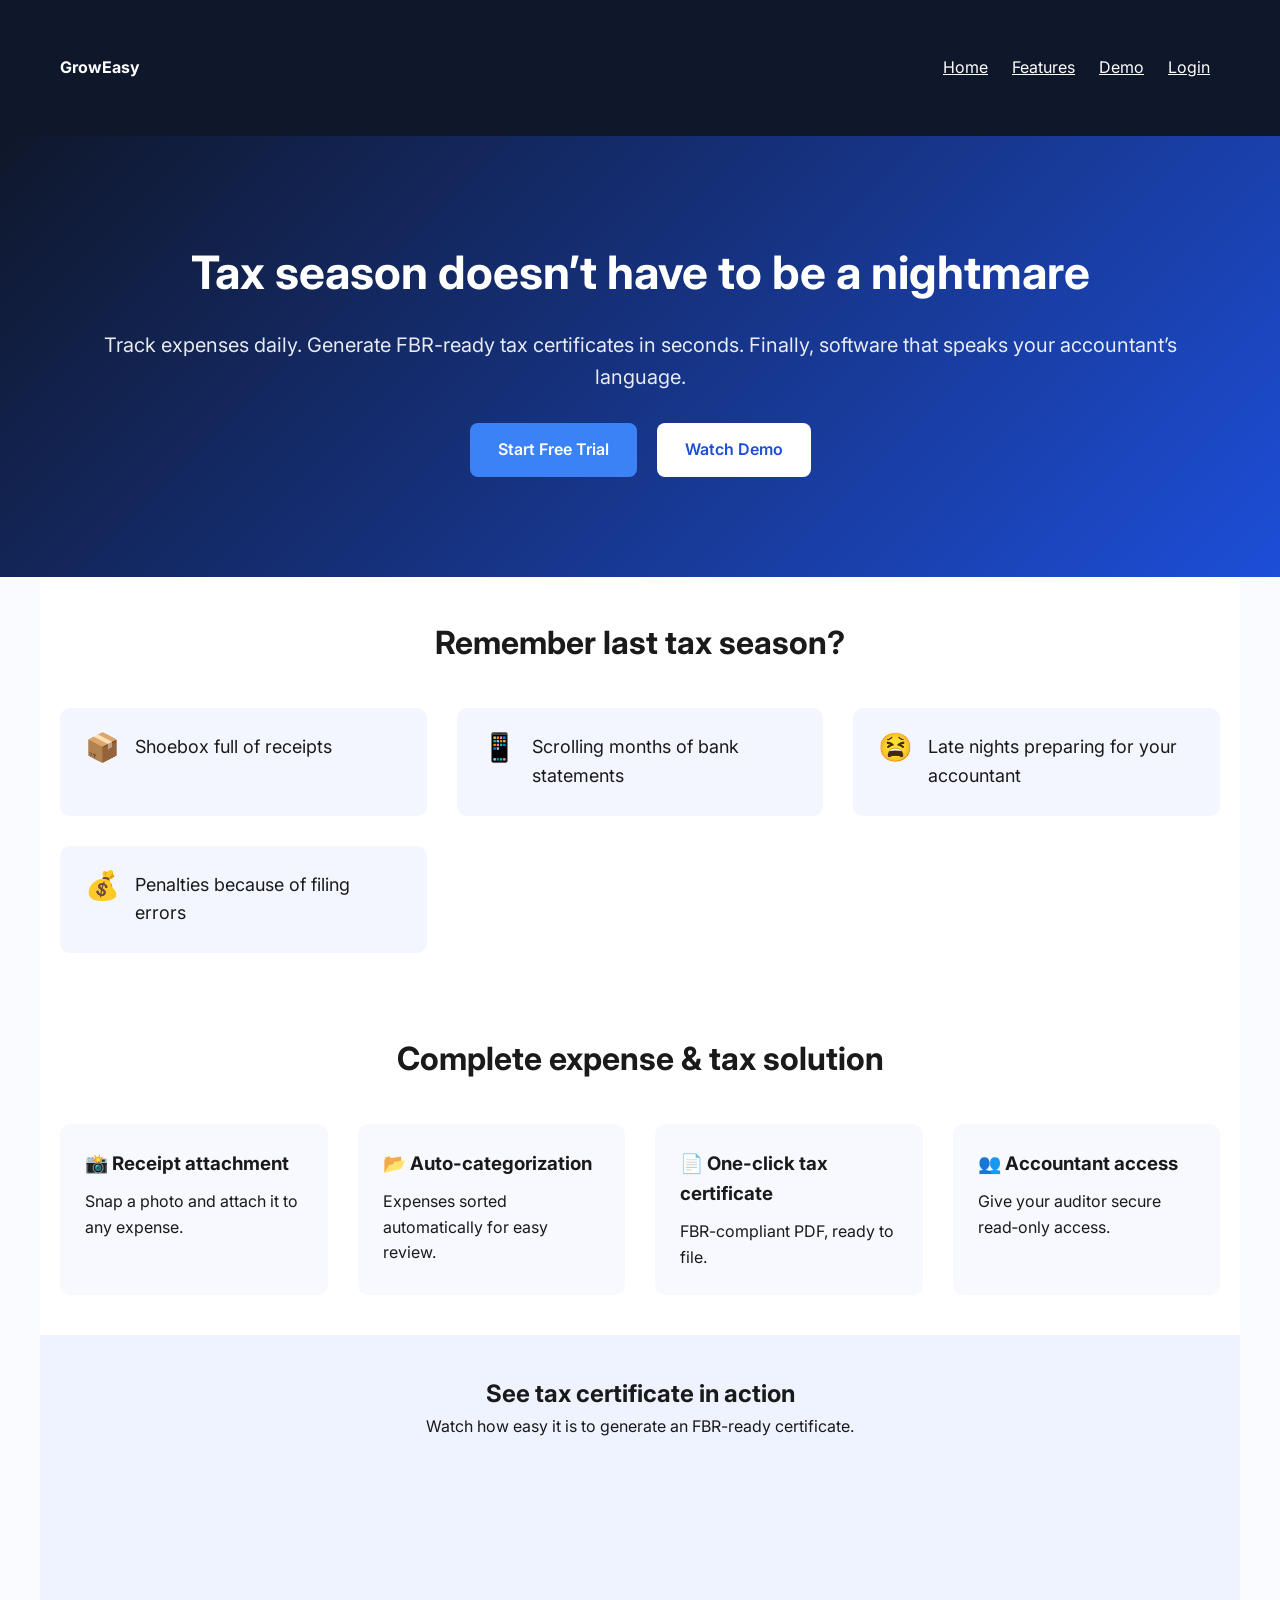
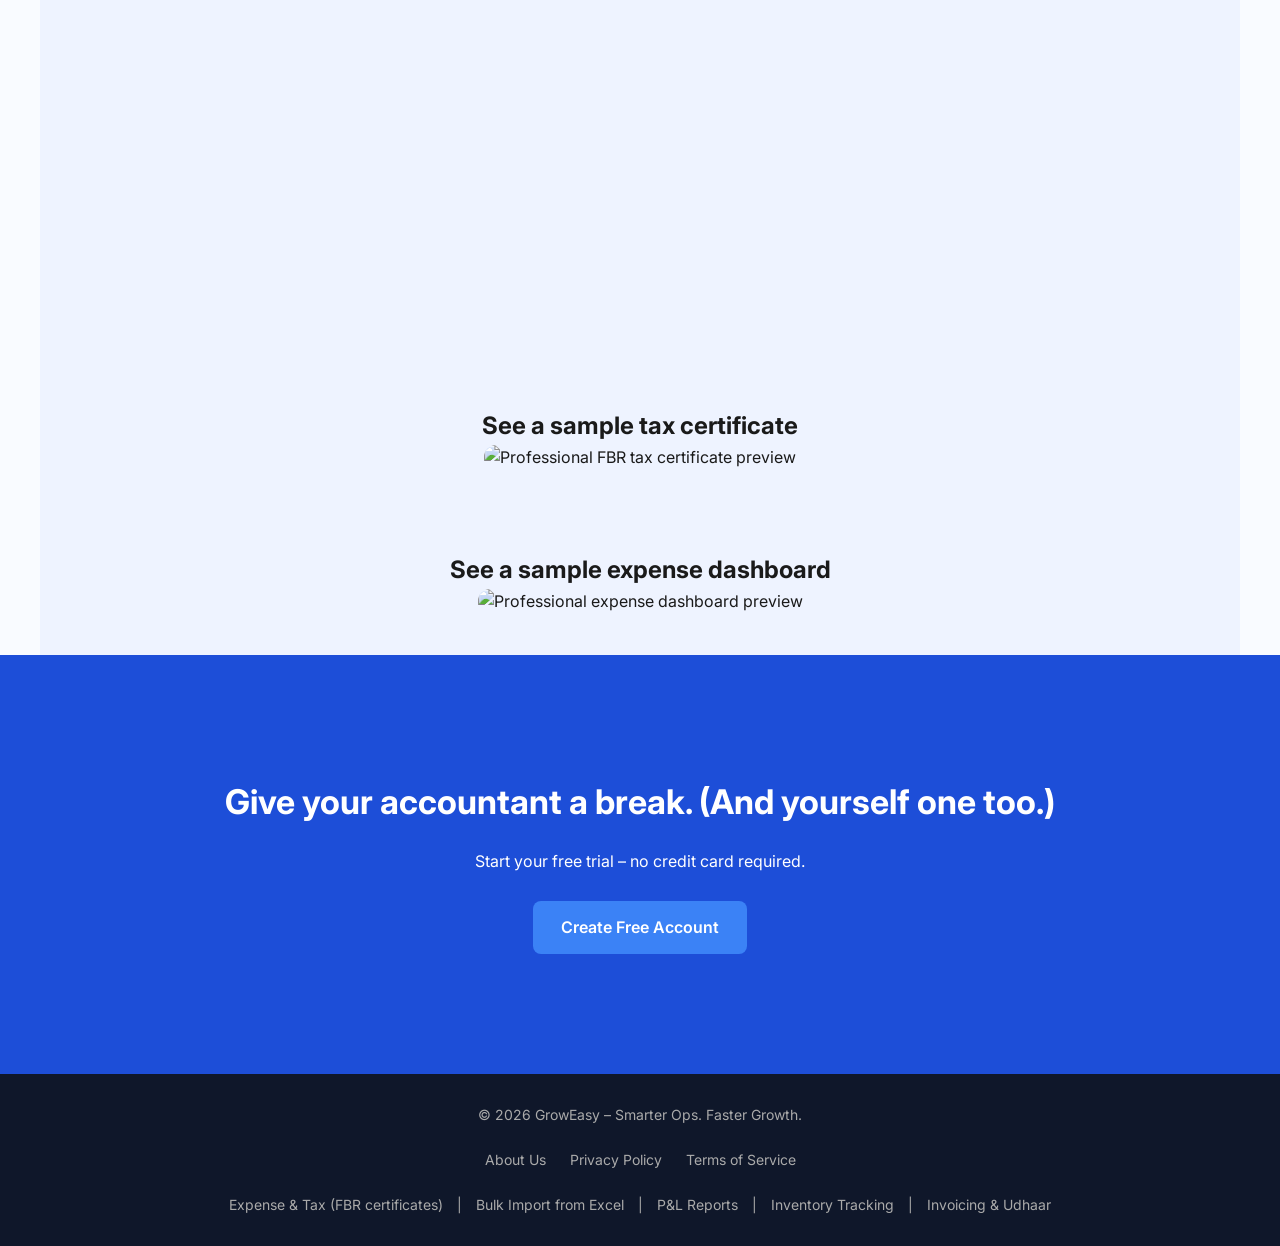
==== expense-tracking-tax-returns-pakistan.html @ 1537fa95 "GrowEasy Landing page" ====
<!DOCTYPE html>
<html lang="en">
<head>
  <meta charset="UTF-8">
  <meta name="viewport" content="width=device-width, initial-scale=1.0">
  <title>Expense Tracking & Tax Returns Pakistan | FBR-Ready Certificates | GrowEasy</title>
  <meta name="description" content="Track expenses automatically and generate FBR-ready tax certificates. Built for Pakistani businesses and their accountants.">
  <link rel="stylesheet" href="groweasy-site.css">   <!-- link to CSS -->
  <link href="https://fonts.googleapis.com/css2?family=Inter:wght@300;400;600;700&display=swap" rel="stylesheet">
</head>
<body>

<!-- HEADER -->
<header style="background:#0f172a; padding:15px 0;">
  <div class="container" style="display:flex; justify-content:space-between; align-items:center;">
    <div class="logo" style="color:white; font-weight:700;">GrowEasy</div>
    <nav>
      <a href="index.html" style="color:white; margin:0 10px;">Home</a>
      <a href="index.html#features" style="color:white; margin:0 10px;">Features</a>
      <a href="index.html#demo" style="color:white; margin:0 10px;">Demo</a>
      <a href="https://groweasy.up.railway.app/login" style="color:white; margin:0 10px;">Login</a>
    </nav>
  </div>
</header>

<!-- HERO SECTION -->
<section class="hero" style="padding:60px 20px;">
  <div class="container">
    <h1>Tax season doesn’t have to be a nightmare</h1>
    <p>Track expenses daily. Generate FBR-ready tax certificates in seconds. Finally, software that speaks your accountant’s language.</p>
    <div class="cta-buttons">
      <a href="https://groweasy.up.railway.app/register" class="btn primary">Start Free Trial</a>
      <!-- The "Watch Demo" button can either link to a demo section on this page or to the main demo on index.html -->
      <a href="index.html#demo" class="btn secondary">Watch Demo</a>
    </div>
  </div>
</section>

<!-- PAIN SECTION -->
<section class="pain container">
  <h2>Remember last tax season?</h2>
  <div class="pain-grid">
    <div class="pain-item"><span>📦</span> Shoebox full of receipts</div>
    <div class="pain-item"><span>📱</span> Scrolling months of bank statements</div>
    <div class="pain-item"><span>😫</span> Late nights preparing for your accountant</div>
    <div class="pain-item"><span>💰</span> Penalties because of filing errors</div>
  </div>
</section>

<!-- FEATURES SECTION -->
<section class="features container">
  <h2>Complete expense & tax solution</h2>
  <div class="feature-grid">
    <div class="feature">
      <h3>📸 Receipt attachment</h3>
      <p>Snap a photo and attach it to any expense.</p>
    </div>
    <div class="feature">
      <h3>📂 Auto-categorization</h3>
      <p>Expenses sorted automatically for easy review.</p>
    </div>
    <div class="feature">
      <h3>📄 One-click tax certificate</h3>
      <p>FBR-compliant PDF, ready to file.</p>
    </div>
    <div class="feature">
      <h3>👥 Accountant access</h3>
      <p>Give your auditor secure read‑only access.</p>
    </div>
  </div>
</section>

<!-- DEMO SECTION (if you have a video) -->
<section id="demo" class="demo container">
  <h2>See tax certificate in action</h2>
  <p>Watch how easy it is to generate an FBR-ready certificate.</p>
  <!-- Embed YouTube video -->
  <iframe width="100%" height="450" src="https://www.youtube.com/embed/YOUR_VIDEO_ID" title="GrowEasy Tax Certificate Demo" frameborder="0" allowfullscreen></iframe>

</section>
<section class="demo container">
  <h2>See a sample tax certificate</h2>
  <img src="images/tax-certificate-sample.png" alt="Professional FBR tax certificate preview" style="max-width:100%; border-radius:12px;">
</section>

</section>
<section class="demo container">
  <h2>See a sample expense dashboard</h2>
  <img src="images/expense_dashboard.JPG" alt="Professional expense dashboard preview" style="max-width:100%; border-radius:12px;">
</section>

<!-- FINAL CTA -->
<section class="final">
  <div class="container">
    <h2>Give your accountant a break. (And yourself one too.)</h2>
    <p>Start your free trial – no credit card required.</p>
    <br>
    <a href="https://groweasy.up.railway.app/register" class="btn primary">Create Free Account</a>
  </div>
</section>

<!-- FOOTER with links to new SEO pages -->
<footer>
  <p>© 2026 GrowEasy – Smarter Ops. Faster Growth.</p>
  <br>
  <a href="https://groweasy.up.railway.app/about">About Us</a>
  <a href="https://groweasy.up.railway.app/privacy">Privacy Policy</a>
  <a href="https://groweasy.up.railway.app/terms">Terms of Service</a>
  <br><br>
  <a href="expense-tracking-tax-returns-pakistan.html">Expense & Tax (FBR certificates)</a> |
  <a href="migrate-from-excel-to-inventory-software.html">Bulk Import from Excel</a> |
  <a href="profit-loss-reports-for-startups.html">P&L Reports</a> |
  <a href="how-to-track-inventory-in-pakistan.html">Inventory Tracking</a> |
  <a href="invoicing-software-for-small-business.html">Invoicing & Udhaar</a>
</footer>

</body>
</html>
---- groweasy-site.css ----
* { margin:0; padding:0; box-sizing:border-box; font-family:'Inter', sans-serif; }
body { background:#f9fbff; color:#1a1a1a; line-height:1.6; }
.container { max-width:1200px; margin:auto; padding:40px 20px; }

/* HERO */
.hero {
  background:linear-gradient(135deg,#0f172a,#1d4ed8);
  color:white; text-align:center; padding:90px 20px;
}
.hero h1 { font-size:46px; font-weight:700; margin-bottom:20px; }
.hero p { font-size:20px; opacity:.9; margin-bottom:30px; }
.cta-buttons { display:flex; justify-content:center; gap:20px; flex-wrap:wrap; }
.btn {
  padding:14px 28px; border-radius:8px; text-decoration:none; font-weight:600;
  display:inline-block; transition:0.2s;
}
.btn.primary { background:#3b82f6; color:white; }
.btn.primary:hover { background:#2563eb; transform:translateY(-2px); }
.btn.secondary { background:white; color:#1d4ed8; }
.btn.secondary:hover { background:#f0f4ff; transform:translateY(-2px); }
.dashboard { margin-top:60px; text-align:center; }
.dashboard img { width:100%; max-width:900px; border-radius:12px; box-shadow:0 20px 40px rgba(0,0,0,.2); }

/* PAIN SECTION */
.pain { background:white; text-align:center; }
.pain h2 { font-size:32px; margin-bottom:30px; }
.pain-grid {
  display:grid; grid-template-columns:repeat(auto-fit,minmax(280px,1fr));
  gap:30px; margin-top:40px;
}
.pain-item {
  background:#f3f6ff; padding:25px; border-radius:10px;
  font-size:18px; text-align:left; display:flex; align-items:flex-start; gap:15px;
}
.pain-item span { font-size:28px; line-height:1; }
.pain-item strong { display:block; font-size:18px; margin-bottom:5px; color:#0f172a; }
.pain-item p { color:#334155; font-size:16px; }

/* SOLUTION */
.solution { background:#eef3ff; text-align:center; }
.solution h2 { font-size:32px; margin-bottom:20px; }
.solution img { width:100%; max-width:850px; margin-top:40px; border-radius:12px; box-shadow:0 15px 30px rgba(0,0,0,.1); }

/* HIGHLIGHT BANNER (Tax & Bulk Import) */
.highlight {
  background:#1d4ed8; color:white; padding:60px 20px; text-align:center;
}
.highlight h2 { font-size:32px; margin-bottom:20px; }
.highlight-grid {
  display:grid; grid-template-columns:repeat(auto-fit,minmax(280px,1fr));
  gap:30px; max-width:1000px; margin:40px auto 0;
}
.highlight-item { background:rgba(255,255,255,0.1); padding:30px; border-radius:12px; }
.highlight-item h3 { font-size:24px; margin-bottom:10px; }

/* FEATURES */
.features { background:white; }
.features h2 { text-align:center; margin-bottom:40px; font-size:32px; }
.feature-grid {
  display:grid; grid-template-columns:repeat(auto-fit,minmax(250px,1fr));
  gap:30px;
}
.feature { background:#f7f9ff; padding:25px; border-radius:10px; }
.feature h3 { margin-bottom:10px; }

/* DEMO */
.demo { background:#eef3ff; text-align:center; }
.demo iframe {
  width:100%; max-width:800px; height:450px;
  border:none; border-radius:10px; margin-top:30px;
}

/* PRICING (interactive) */
.pricing { background:white; text-align:center; }
.pricing h2 { font-size:32px; margin-bottom:20px; }
.price-grid {
  display:grid; grid-template-columns:repeat(auto-fit,minmax(250px,1fr));
  gap:30px; margin-top:40px;
}
.plan {
  background:white; border:1px solid #ddd; padding:30px; border-radius:12px;
  text-decoration:none; color:inherit; display:block;
  transition:transform 0.2s, box-shadow 0.2s, border-color 0.2s;
}
.plan:hover {
  transform:translateY(-5px); box-shadow:0 10px 25px rgba(0,0,0,0.1);
  border-color:#3b82f6;
}
.plan.popular {
  border:2px solid #3b82f6; transform:scale(1.02);
  position:relative; overflow:hidden;
}
.plan.popular::before {
  content:"⭐ Most Popular"; position:absolute; top:10px; right:-30px;
  background:#3b82f6; color:white; padding:5px 30px; font-size:12px;
  transform:rotate(45deg);
}
.price { font-size:32px; margin:20px 0; }
.plan .btn-small {
  display:inline-block; margin-top:20px; padding:10px 20px;
  background:#3b82f6; color:white; border-radius:6px; text-decoration:none;
  font-weight:600; transition:0.2s;
}
.plan:hover .btn-small { background:#2563eb; }

/* TESTIMONIAL */
.testimonial {
  background:#eef3ff; padding:60px 20px; text-align:center;
}
.testimonial img {
  width:80px; height:80px; border-radius:50%; object-fit:cover;
  margin-bottom:20px;
}
.testimonial p { max-width:700px; margin:auto; font-style:italic; }
.testimonial h4 { margin-top:20px; color:#1d4ed8; }

/* FINAL CTA */
.final {
  background:#1d4ed8; color:white; text-align:center; padding:80px 20px;
}
.final h2 { font-size:34px; margin-bottom:20px; }

/* FOOTER */
footer {
  background:#0f172a; color:#aaa; text-align:center; padding:30px; font-size:14px;
}
footer a { color:#aaa; margin:0 10px; text-decoration:none; }
footer a:hover { color:white; }
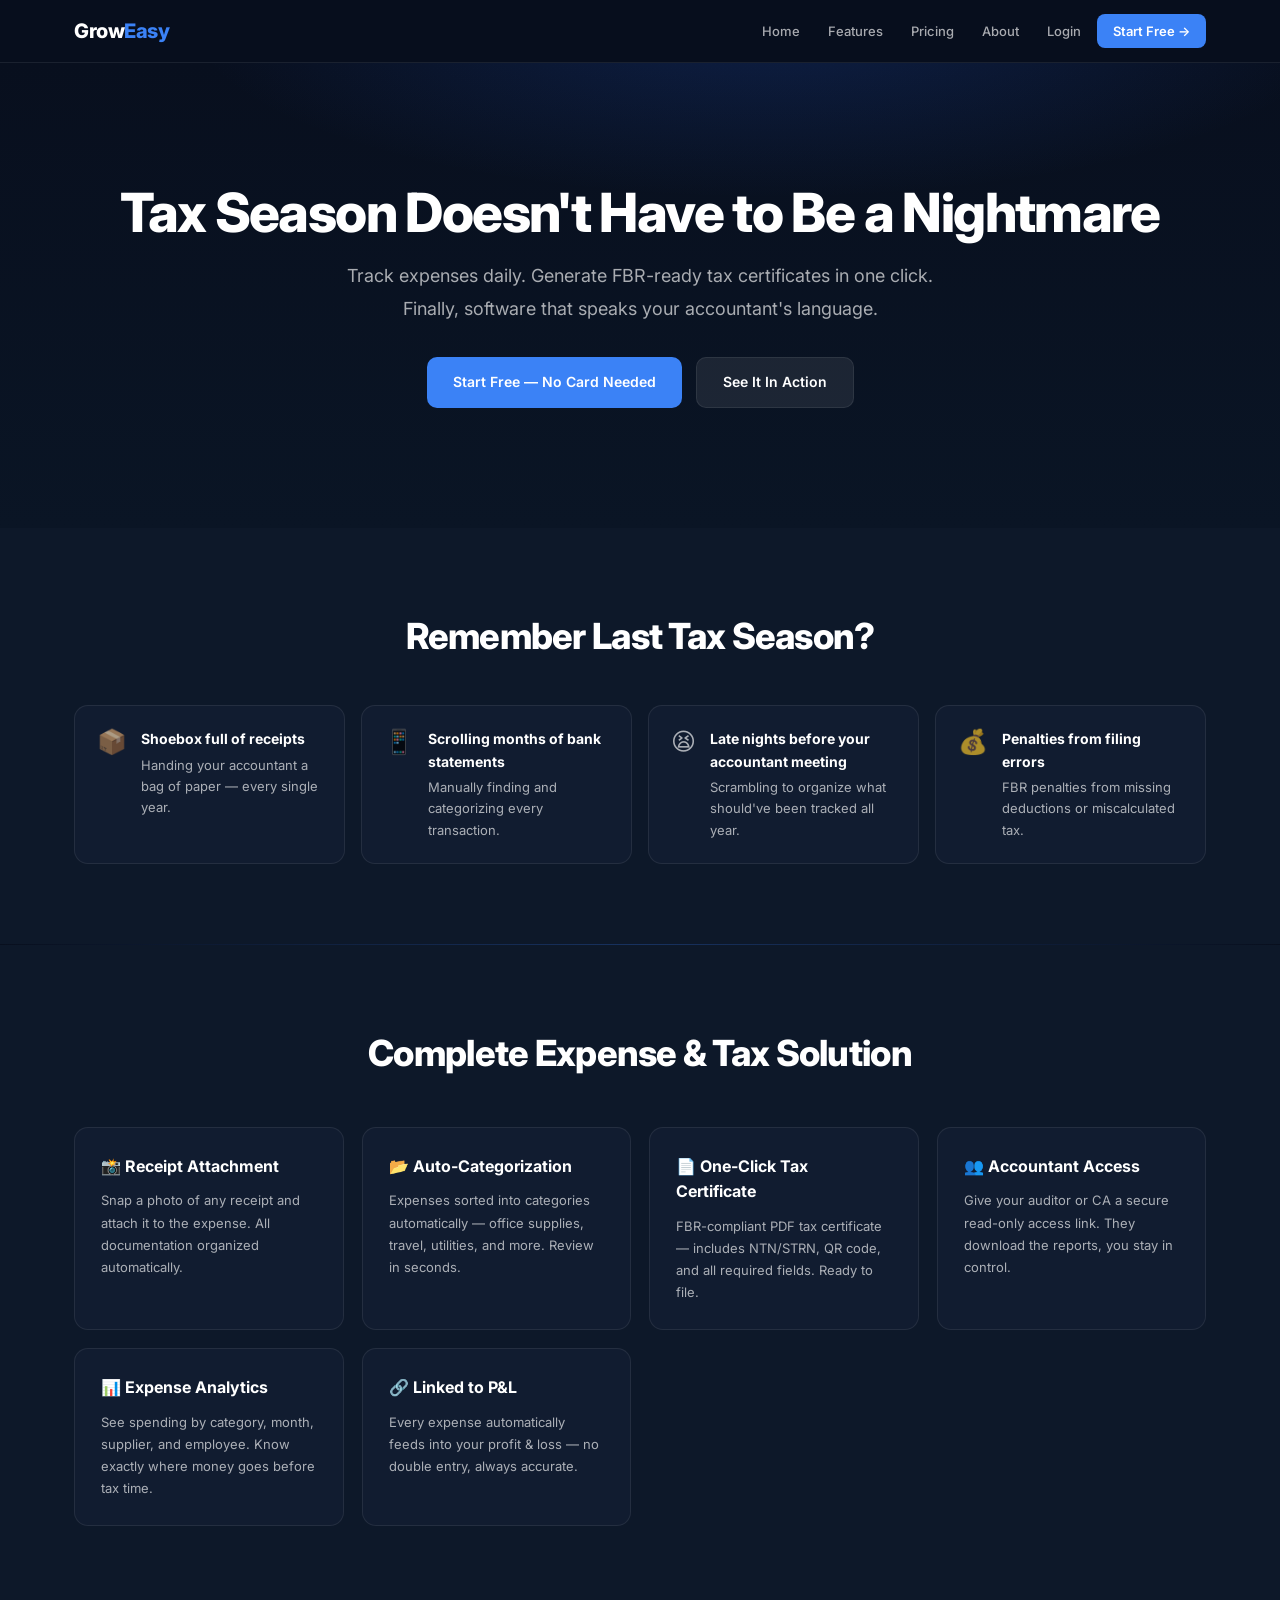
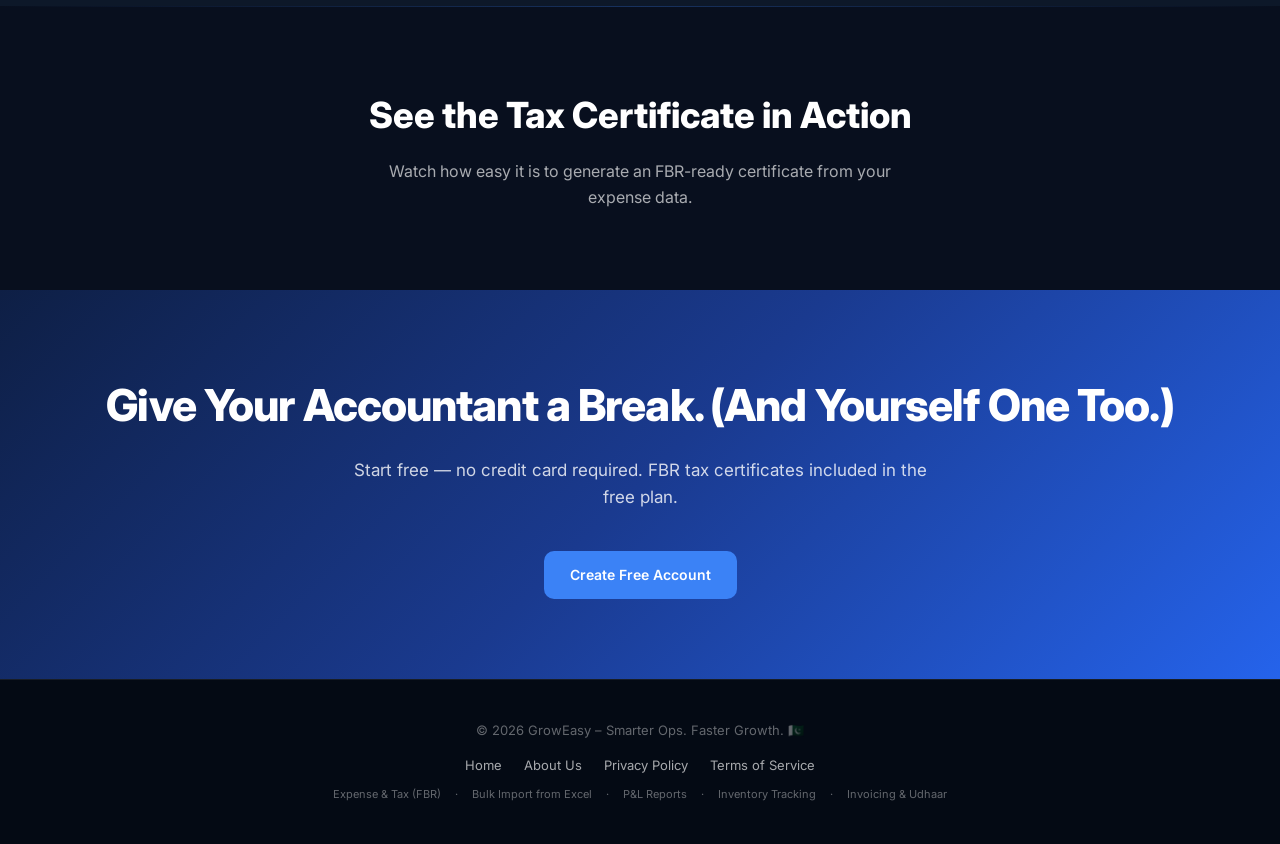
==== commit e7bd5e4e: "Updated Index.html" ====
--- a/expense-tracking-tax-returns-pakistan.html
+++ b/expense-tracking-tax-returns-pakistan.html
@@ -1,118 +1,129 @@
-<!DOCTYPE html>
-<html lang="en">
-<head>
-  <meta charset="UTF-8">
-  <meta name="viewport" content="width=device-width, initial-scale=1.0">
-  <title>Expense Tracking & Tax Returns Pakistan | FBR-Ready Certificates | GrowEasy</title>
-  <meta name="description" content="Track expenses automatically and generate FBR-ready tax certificates. Built for Pakistani businesses and their accountants.">
-  <link rel="stylesheet" href="groweasy-site.css">   <!-- link to CSS -->
-  <link href="https://fonts.googleapis.com/css2?family=Inter:wght@300;400;600;700&display=swap" rel="stylesheet">
-</head>
-<body>
-
-<!-- HEADER -->
-<header style="background:#0f172a; padding:15px 0;">
-  <div class="container" style="display:flex; justify-content:space-between; align-items:center;">
-    <div class="logo" style="color:white; font-weight:700;">GrowEasy</div>
-    <nav>
-      <a href="index.html" style="color:white; margin:0 10px;">Home</a>
-      <a href="index.html#features" style="color:white; margin:0 10px;">Features</a>
-      <a href="index.html#demo" style="color:white; margin:0 10px;">Demo</a>
-      <a href="https://groweasy.up.railway.app/login" style="color:white; margin:0 10px;">Login</a>
-    </nav>
-  </div>
-</header>
-
-<!-- HERO SECTION -->
-<section class="hero" style="padding:60px 20px;">
-  <div class="container">
-    <h1>Tax season doesn’t have to be a nightmare</h1>
-    <p>Track expenses daily. Generate FBR-ready tax certificates in seconds. Finally, software that speaks your accountant’s language.</p>
-    <div class="cta-buttons">
-      <a href="https://groweasy.up.railway.app/register" class="btn primary">Start Free Trial</a>
-      <!-- The "Watch Demo" button can either link to a demo section on this page or to the main demo on index.html -->
-      <a href="index.html#demo" class="btn secondary">Watch Demo</a>
-    </div>
-  </div>
-</section>
-
-<!-- PAIN SECTION -->
-<section class="pain container">
-  <h2>Remember last tax season?</h2>
-  <div class="pain-grid">
-    <div class="pain-item"><span>📦</span> Shoebox full of receipts</div>
-    <div class="pain-item"><span>📱</span> Scrolling months of bank statements</div>
-    <div class="pain-item"><span>😫</span> Late nights preparing for your accountant</div>
-    <div class="pain-item"><span>💰</span> Penalties because of filing errors</div>
-  </div>
-</section>
-
-<!-- FEATURES SECTION -->
-<section class="features container">
-  <h2>Complete expense & tax solution</h2>
-  <div class="feature-grid">
-    <div class="feature">
-      <h3>📸 Receipt attachment</h3>
-      <p>Snap a photo and attach it to any expense.</p>
-    </div>
-    <div class="feature">
-      <h3>📂 Auto-categorization</h3>
-      <p>Expenses sorted automatically for easy review.</p>
-    </div>
-    <div class="feature">
-      <h3>📄 One-click tax certificate</h3>
-      <p>FBR-compliant PDF, ready to file.</p>
-    </div>
-    <div class="feature">
-      <h3>👥 Accountant access</h3>
-      <p>Give your auditor secure read‑only access.</p>
-    </div>
-  </div>
-</section>
-
-<!-- DEMO SECTION (if you have a video) -->
-<section id="demo" class="demo container">
-  <h2>See tax certificate in action</h2>
-  <p>Watch how easy it is to generate an FBR-ready certificate.</p>
-  <!-- Embed YouTube video -->
-  <iframe width="100%" height="450" src="https://www.youtube.com/embed/YOUR_VIDEO_ID" title="GrowEasy Tax Certificate Demo" frameborder="0" allowfullscreen></iframe>
-
-</section>
-<section class="demo container">
-  <h2>See a sample tax certificate</h2>
-  <img src="images/tax-certificate-sample.png" alt="Professional FBR tax certificate preview" style="max-width:100%; border-radius:12px;">
-</section>
-
-</section>
-<section class="demo container">
-  <h2>See a sample expense dashboard</h2>
-  <img src="images/expense_dashboard.JPG" alt="Professional expense dashboard preview" style="max-width:100%; border-radius:12px;">
-</section>
-
-<!-- FINAL CTA -->
-<section class="final">
-  <div class="container">
-    <h2>Give your accountant a break. (And yourself one too.)</h2>
-    <p>Start your free trial – no credit card required.</p>
-    <br>
-    <a href="https://groweasy.up.railway.app/register" class="btn primary">Create Free Account</a>
-  </div>
-</section>
-
-<!-- FOOTER with links to new SEO pages -->
-<footer>
-  <p>© 2026 GrowEasy – Smarter Ops. Faster Growth.</p>
-  <br>
-  <a href="https://groweasy.up.railway.app/about">About Us</a>
-  <a href="https://groweasy.up.railway.app/privacy">Privacy Policy</a>
-  <a href="https://groweasy.up.railway.app/terms">Terms of Service</a>
-  <br><br>
-  <a href="expense-tracking-tax-returns-pakistan.html">Expense & Tax (FBR certificates)</a> |
-  <a href="migrate-from-excel-to-inventory-software.html">Bulk Import from Excel</a> |
-  <a href="profit-loss-reports-for-startups.html">P&L Reports</a> |
-  <a href="how-to-track-inventory-in-pakistan.html">Inventory Tracking</a> |
-  <a href="invoicing-software-for-small-business.html">Invoicing & Udhaar</a>
-</footer>
-
-</body>
-</html>+<!DOCTYPE html>
+<html lang="en">
+<head>
+  <meta charset="UTF-8">
+  <meta name="viewport" content="width=device-width, initial-scale=1.0">
+  <title>Expense Tracking & Tax Returns Pakistan | FBR-Ready Certificates | GrowEasy</title>
+  <meta name="description" content="Track expenses automatically and generate FBR-ready tax certificates in one click. Built for Pakistani businesses and their accountants. Free to start.">
+  <link rel="stylesheet" href="groweasy-site.css">
+</head>
+<body>
+
+<!-- HEADER -->
+<header class="site-header">
+  <div class="container">
+    <a href="index.html" class="logo">Grow<span>Easy</span></a>
+    <nav>
+      <a href="index.html">Home</a>
+      <a href="index.html#features">Features</a>
+      <a href="index.html#pricing">Pricing</a>
+      <a href="about.html">About</a>
+      <a href="https://groweasy.up.railway.app/login">Login</a>
+      <a href="https://groweasy.up.railway.app/register?utm_source=website&utm_medium=nav&utm_campaign=expense_tax" class="btn-nav">Start Free →</a>
+    </nav>
+  </div>
+</header>
+
+<!-- HERO -->
+<section class="hero">
+  <div class="container">
+    <h1>Tax Season Doesn't Have to Be a Nightmare</h1>
+    <p>Track expenses daily. Generate FBR-ready tax certificates in one click. Finally, software that speaks your accountant's language.</p>
+    <div class="cta-buttons">
+      <a href="https://groweasy.up.railway.app/register?utm_source=website&utm_medium=hero&utm_campaign=expense_tax" class="btn primary">Start Free — No Card Needed</a>
+      <a href="#demo" class="btn secondary">See It In Action</a>
+    </div>
+  </div>
+</section>
+
+<!-- PAIN -->
+<section class="pain">
+  <div class="container">
+    <h2>Remember Last Tax Season?</h2>
+    <div class="pain-grid">
+      <div class="pain-item"><span>📦</span><div><strong>Shoebox full of receipts</strong><p>Handing your accountant a bag of paper — every single year.</p></div></div>
+      <div class="pain-item"><span>📱</span><div><strong>Scrolling months of bank statements</strong><p>Manually finding and categorizing every transaction.</p></div></div>
+      <div class="pain-item"><span>😫</span><div><strong>Late nights before your accountant meeting</strong><p>Scrambling to organize what should've been tracked all year.</p></div></div>
+      <div class="pain-item"><span>💰</span><div><strong>Penalties from filing errors</strong><p>FBR penalties from missing deductions or miscalculated tax.</p></div></div>
+    </div>
+  </div>
+</section>
+
+<div class="divider"></div>
+
+<!-- FEATURES -->
+<section class="features">
+  <div class="container">
+    <h2>Complete Expense & Tax Solution</h2>
+    <div class="feature-grid">
+      <div class="feature">
+        <h3>📸 Receipt Attachment</h3>
+        <p>Snap a photo of any receipt and attach it to the expense. All documentation organized automatically.</p>
+      </div>
+      <div class="feature">
+        <h3>📂 Auto-Categorization</h3>
+        <p>Expenses sorted into categories automatically — office supplies, travel, utilities, and more. Review in seconds.</p>
+      </div>
+      <div class="feature">
+        <h3>📄 One-Click Tax Certificate</h3>
+        <p>FBR-compliant PDF tax certificate — includes NTN/STRN, QR code, and all required fields. Ready to file.</p>
+      </div>
+      <div class="feature">
+        <h3>👥 Accountant Access</h3>
+        <p>Give your auditor or CA a secure read-only access link. They download the reports, you stay in control.</p>
+      </div>
+      <div class="feature">
+        <h3>📊 Expense Analytics</h3>
+        <p>See spending by category, month, supplier, and employee. Know exactly where money goes before tax time.</p>
+      </div>
+      <div class="feature">
+        <h3>🔗 Linked to P&L</h3>
+        <p>Every expense automatically feeds into your profit & loss — no double entry, always accurate.</p>
+      </div>
+    </div>
+  </div>
+</section>
+
+<div class="divider"></div>
+
+<!-- DEMO / SCREENSHOT -->
+<section class="demo" id="demo">
+  <div class="container">
+    <h2>See the Tax Certificate in Action</h2>
+    <p>Watch how easy it is to generate an FBR-ready certificate from your expense data.</p>
+    <!-- Replace YOUR_VIDEO_ID with real YouTube ID -->
+    <!-- <iframe src="https://www.youtube.com/embed/YOUR_VIDEO_ID" title="GrowEasy Tax Certificate Demo" allowfullscreen></iframe> -->
+    <img src="images/tax-certificate-sample.png" alt="Professional FBR tax certificate generated by GrowEasy" onerror="this.style.display='none'">
+    <img src="images/expense_dashboard.JPG" alt="GrowEasy expense dashboard for Pakistani businesses" style="margin-top:24px;" onerror="this.style.display='none'">
+  </div>
+</section>
+
+<!-- FINAL CTA -->
+<section class="final">
+  <div class="container">
+    <h2>Give Your Accountant a Break. (And Yourself One Too.)</h2>
+    <p>Start free — no credit card required. FBR tax certificates included in the free plan.</p>
+    <a href="https://groweasy.up.railway.app/register?utm_source=website&utm_medium=cta&utm_campaign=expense_tax" class="btn primary">Create Free Account</a>
+  </div>
+</section>
+
+<!-- FOOTER -->
+<footer>
+  <p>© 2026 GrowEasy – Smarter Ops. Faster Growth. 🇵🇰</p>
+  <div class="footer-nav">
+    <a href="index.html">Home</a>
+    <a href="about.html">About Us</a>
+    <a href="https://groweasy.up.railway.app/privacy">Privacy Policy</a>
+    <a href="https://groweasy.up.railway.app/terms">Terms of Service</a>
+  </div>
+  <div class="seo-links">
+    <a href="expense-tracking-tax-returns-pakistan.html">Expense & Tax (FBR)</a> ·
+    <a href="migrate-from-excel-to-inventory-software.html">Bulk Import from Excel</a> ·
+    <a href="profit-loss-reports-for-startups.html">P&L Reports</a> ·
+    <a href="how-to-track-inventory-in-pakistan.html">Inventory Tracking</a> ·
+    <a href="invoicing-software-for-small-business.html">Invoicing & Udhaar</a>
+  </div>
+</footer>
+
+</body>
+</html>
--- a/groweasy-site.css
+++ b/groweasy-site.css
@@ -1,128 +1,241 @@
-* { margin:0; padding:0; box-sizing:border-box; font-family:'Inter', sans-serif; }
-body { background:#f9fbff; color:#1a1a1a; line-height:1.6; }
-.container { max-width:1200px; margin:auto; padding:40px 20px; }
-
-/* HERO */
-.hero {
-  background:linear-gradient(135deg,#0f172a,#1d4ed8);
-  color:white; text-align:center; padding:90px 20px;
-}
-.hero h1 { font-size:46px; font-weight:700; margin-bottom:20px; }
-.hero p { font-size:20px; opacity:.9; margin-bottom:30px; }
-.cta-buttons { display:flex; justify-content:center; gap:20px; flex-wrap:wrap; }
-.btn {
-  padding:14px 28px; border-radius:8px; text-decoration:none; font-weight:600;
-  display:inline-block; transition:0.2s;
-}
-.btn.primary { background:#3b82f6; color:white; }
-.btn.primary:hover { background:#2563eb; transform:translateY(-2px); }
-.btn.secondary { background:white; color:#1d4ed8; }
-.btn.secondary:hover { background:#f0f4ff; transform:translateY(-2px); }
-.dashboard { margin-top:60px; text-align:center; }
-.dashboard img { width:100%; max-width:900px; border-radius:12px; box-shadow:0 20px 40px rgba(0,0,0,.2); }
-
-/* PAIN SECTION */
-.pain { background:white; text-align:center; }
-.pain h2 { font-size:32px; margin-bottom:30px; }
-.pain-grid {
-  display:grid; grid-template-columns:repeat(auto-fit,minmax(280px,1fr));
-  gap:30px; margin-top:40px;
-}
-.pain-item {
-  background:#f3f6ff; padding:25px; border-radius:10px;
-  font-size:18px; text-align:left; display:flex; align-items:flex-start; gap:15px;
-}
-.pain-item span { font-size:28px; line-height:1; }
-.pain-item strong { display:block; font-size:18px; margin-bottom:5px; color:#0f172a; }
-.pain-item p { color:#334155; font-size:16px; }
-
-/* SOLUTION */
-.solution { background:#eef3ff; text-align:center; }
-.solution h2 { font-size:32px; margin-bottom:20px; }
-.solution img { width:100%; max-width:850px; margin-top:40px; border-radius:12px; box-shadow:0 15px 30px rgba(0,0,0,.1); }
-
-/* HIGHLIGHT BANNER (Tax & Bulk Import) */
-.highlight {
-  background:#1d4ed8; color:white; padding:60px 20px; text-align:center;
-}
-.highlight h2 { font-size:32px; margin-bottom:20px; }
-.highlight-grid {
-  display:grid; grid-template-columns:repeat(auto-fit,minmax(280px,1fr));
-  gap:30px; max-width:1000px; margin:40px auto 0;
-}
-.highlight-item { background:rgba(255,255,255,0.1); padding:30px; border-radius:12px; }
-.highlight-item h3 { font-size:24px; margin-bottom:10px; }
-
-/* FEATURES */
-.features { background:white; }
-.features h2 { text-align:center; margin-bottom:40px; font-size:32px; }
-.feature-grid {
-  display:grid; grid-template-columns:repeat(auto-fit,minmax(250px,1fr));
-  gap:30px;
-}
-.feature { background:#f7f9ff; padding:25px; border-radius:10px; }
-.feature h3 { margin-bottom:10px; }
-
-/* DEMO */
-.demo { background:#eef3ff; text-align:center; }
-.demo iframe {
-  width:100%; max-width:800px; height:450px;
-  border:none; border-radius:10px; margin-top:30px;
-}
-
-/* PRICING (interactive) */
-.pricing { background:white; text-align:center; }
-.pricing h2 { font-size:32px; margin-bottom:20px; }
-.price-grid {
-  display:grid; grid-template-columns:repeat(auto-fit,minmax(250px,1fr));
-  gap:30px; margin-top:40px;
-}
-.plan {
-  background:white; border:1px solid #ddd; padding:30px; border-radius:12px;
-  text-decoration:none; color:inherit; display:block;
-  transition:transform 0.2s, box-shadow 0.2s, border-color 0.2s;
-}
-.plan:hover {
-  transform:translateY(-5px); box-shadow:0 10px 25px rgba(0,0,0,0.1);
-  border-color:#3b82f6;
-}
-.plan.popular {
-  border:2px solid #3b82f6; transform:scale(1.02);
-  position:relative; overflow:hidden;
-}
-.plan.popular::before {
-  content:"⭐ Most Popular"; position:absolute; top:10px; right:-30px;
-  background:#3b82f6; color:white; padding:5px 30px; font-size:12px;
-  transform:rotate(45deg);
-}
-.price { font-size:32px; margin:20px 0; }
-.plan .btn-small {
-  display:inline-block; margin-top:20px; padding:10px 20px;
-  background:#3b82f6; color:white; border-radius:6px; text-decoration:none;
-  font-weight:600; transition:0.2s;
-}
-.plan:hover .btn-small { background:#2563eb; }
-
-/* TESTIMONIAL */
-.testimonial {
-  background:#eef3ff; padding:60px 20px; text-align:center;
-}
-.testimonial img {
-  width:80px; height:80px; border-radius:50%; object-fit:cover;
-  margin-bottom:20px;
-}
-.testimonial p { max-width:700px; margin:auto; font-style:italic; }
-.testimonial h4 { margin-top:20px; color:#1d4ed8; }
-
-/* FINAL CTA */
-.final {
-  background:#1d4ed8; color:white; text-align:center; padding:80px 20px;
-}
-.final h2 { font-size:34px; margin-bottom:20px; }
-
-/* FOOTER */
-footer {
-  background:#0f172a; color:#aaa; text-align:center; padding:30px; font-size:14px;
-}
-footer a { color:#aaa; margin:0 10px; text-decoration:none; }
-footer a:hover { color:white; }+/* ══════════════════════════════════════════════════════
+   groweasy-site.css  —  Shared styles for all sub-pages
+   GrowEasy Cloud © 2026
+══════════════════════════════════════════════════════ */
+
+@import url('https://fonts.googleapis.com/css2?family=Inter:wght@300;400;500;600;700;800&display=swap');
+
+:root {
+  --navy:       #080f1e;
+  --navy-mid:   #0d1829;
+  --navy-card:  #111c30;
+  --blue:       #2563eb;
+  --blue-light: #3b82f6;
+  --green:      #10b981;
+  --white:      #ffffff;
+  --text-dim:   rgba(255,255,255,0.65);
+  --text-muted: rgba(255,255,255,0.38);
+  --border:     rgba(255,255,255,0.08);
+  --radius:     14px;
+  --ff:         'Inter', system-ui, sans-serif;
+}
+
+*, *::before, *::after { margin:0; padding:0; box-sizing:border-box; }
+html { scroll-behavior:smooth; }
+body { font-family:var(--ff); background:var(--navy); color:var(--white); line-height:1.6; overflow-x:hidden; }
+a { text-decoration:none; color:inherit; }
+img { max-width:100%; display:block; }
+
+/* ── LAYOUT ── */
+.container { max-width:1180px; margin:auto; padding:40px 24px; }
+
+/* ── HEADER / NAV ── */
+.site-header {
+  background:rgba(8,15,30,0.92); backdrop-filter:blur(14px);
+  border-bottom:1px solid var(--border);
+  padding:0; position:sticky; top:0; z-index:100;
+}
+.site-header .container {
+  padding-top:0; padding-bottom:0;
+  display:flex; align-items:center; justify-content:space-between;
+  height:62px;
+}
+.logo { font-size:20px; font-weight:800; color:#fff; letter-spacing:-.5px; }
+.logo span { color:var(--blue-light); }
+nav { display:flex; align-items:center; gap:4px; flex-wrap:wrap; }
+nav a {
+  color:var(--text-dim); font-size:13px; font-weight:500;
+  padding:6px 12px; border-radius:7px; transition:.18s;
+}
+nav a:hover { color:#fff; background:rgba(255,255,255,0.07); }
+nav a.btn-nav {
+  background:var(--blue-light); color:#fff; padding:7px 16px;
+  border-radius:8px; font-weight:600;
+}
+nav a.btn-nav:hover { background:var(--blue); }
+
+/* ── HERO ── */
+.hero {
+  background:
+    radial-gradient(ellipse 70% 60% at 60% -10%, rgba(37,99,235,0.2) 0%, transparent 65%),
+    linear-gradient(180deg, var(--navy) 0%, #0a1525 100%);
+  color:white; text-align:center; padding:80px 20px;
+}
+.hero h1 {
+  font-size:clamp(30px,5vw,54px); font-weight:800; line-height:1.1;
+  letter-spacing:-.03em; margin-bottom:18px;
+}
+.hero p { font-size:18px; color:var(--text-dim); max-width:600px; margin:0 auto 32px; line-height:1.8; }
+.cta-buttons { display:flex; justify-content:center; gap:14px; flex-wrap:wrap; }
+
+/* ── BUTTONS ── */
+.btn {
+  display:inline-flex; align-items:center; gap:8px;
+  padding:13px 26px; border-radius:10px; font-weight:600; font-size:14px;
+  transition:all .22s ease; cursor:pointer; border:none;
+}
+.btn.primary { background:var(--blue-light); color:#fff; }
+.btn.primary:hover { background:var(--blue); transform:translateY(-2px); box-shadow:0 12px 28px rgba(59,130,246,0.35); color:#fff; }
+.btn.secondary { background:rgba(255,255,255,0.08); color:#fff; border:1px solid var(--border); }
+.btn.secondary:hover { background:rgba(255,255,255,0.14); transform:translateY(-2px); color:#fff; }
+
+/* ── PAIN SECTION ── */
+.pain { background:var(--navy-mid); }
+.pain h2 { font-size:clamp(24px,3.5vw,36px); font-weight:800; text-align:center; margin-bottom:40px; letter-spacing:-.02em; }
+.pain-grid { display:grid; grid-template-columns:repeat(auto-fit,minmax(270px,1fr)); gap:16px; margin-top:32px; }
+.pain-item {
+  background:var(--navy-card); border:1px solid var(--border);
+  padding:22px; border-radius:var(--radius);
+  font-size:14px; color:var(--text-dim);
+  display:flex; align-items:flex-start; gap:14px;
+  transition:.25s;
+}
+.pain-item:hover { border-color:rgba(59,130,246,0.25); transform:translateY(-2px); }
+.pain-item span { font-size:24px; line-height:1; flex-shrink:0; margin-top:2px; }
+.pain-item strong { display:block; font-size:14px; font-weight:700; margin-bottom:4px; color:#fff; }
+.pain-item p { color:var(--text-dim); font-size:13px; line-height:1.65; }
+
+/* ── SOLUTION ── */
+.solution { background:var(--navy); text-align:center; }
+.solution h2 { font-size:clamp(24px,3.5vw,36px); font-weight:800; margin-bottom:16px; }
+.solution p { color:var(--text-dim); font-size:16px; max-width:580px; margin:0 auto; line-height:1.75; }
+.solution img {
+  width:100%; max-width:900px; margin:40px auto 0;
+  border-radius:16px; border:1px solid var(--border);
+  box-shadow:0 24px 60px rgba(0,0,0,.5);
+}
+
+/* ── HIGHLIGHT BANNER ── */
+.highlight {
+  background:linear-gradient(135deg,#1a3a8f 0%,var(--blue) 100%);
+  color:white; padding:60px 20px; text-align:center;
+}
+.highlight h2 { font-size:clamp(22px,3vw,34px); font-weight:800; margin-bottom:16px; letter-spacing:-.02em; }
+.highlight p { color:rgba(255,255,255,0.8); font-size:16px; max-width:600px; margin:0 auto 32px; }
+.highlight-grid { display:grid; grid-template-columns:repeat(auto-fit,minmax(260px,1fr)); gap:20px; max-width:1000px; margin:32px auto 0; }
+.highlight-item { background:rgba(255,255,255,0.1); backdrop-filter:blur(8px); padding:28px; border-radius:var(--radius); border:1px solid rgba(255,255,255,0.15); }
+.highlight-item h3 { font-size:20px; font-weight:700; margin-bottom:10px; }
+.highlight-item p { font-size:14px; opacity:.85; margin:0; }
+
+/* ── FEATURES ── */
+.features { background:var(--navy-mid); }
+.features h2 { font-size:clamp(24px,3.5vw,36px); font-weight:800; text-align:center; margin-bottom:44px; letter-spacing:-.02em; }
+.feature-grid { display:grid; grid-template-columns:repeat(auto-fit,minmax(250px,1fr)); gap:18px; }
+.feature {
+  background:var(--navy-card); border:1px solid var(--border);
+  padding:26px; border-radius:var(--radius); transition:.25s;
+}
+.feature:hover { border-color:rgba(59,130,246,0.3); transform:translateY(-3px); }
+.feature h3 { font-size:16px; font-weight:700; margin-bottom:10px; }
+.feature p { font-size:13px; color:var(--text-dim); line-height:1.7; }
+
+/* ── DEMO ── */
+.demo { background:var(--navy); text-align:center; }
+.demo h2 { font-size:clamp(24px,3.5vw,36px); font-weight:800; margin-bottom:14px; }
+.demo p { color:var(--text-dim); font-size:16px; max-width:560px; margin:0 auto; }
+.demo iframe {
+  width:100%; max-width:860px; height:480px;
+  border:none; border-radius:16px; margin:32px auto 0; display:block;
+  border:1px solid var(--border);
+}
+.demo img {
+  width:100%; max-width:860px; margin:32px auto 0;
+  border-radius:16px; border:1px solid var(--border);
+  box-shadow:0 24px 60px rgba(0,0,0,.4);
+}
+
+/* ── PRICING ── */
+.pricing { background:var(--navy-mid); text-align:center; }
+.pricing h2 { font-size:clamp(24px,3.5vw,36px); font-weight:800; margin-bottom:14px; }
+.pricing > .container > p { color:var(--text-dim); font-size:16px; margin-bottom:0; }
+.price-grid { display:grid; grid-template-columns:repeat(auto-fit,minmax(250px,1fr)); gap:20px; margin-top:40px; }
+.plan {
+  background:var(--navy-card); border:1px solid var(--border);
+  padding:30px; border-radius:18px; text-decoration:none; color:inherit;
+  display:block; transition:all .3s; position:relative; overflow:hidden;
+}
+.plan:hover { transform:translateY(-5px); box-shadow:0 24px 50px rgba(0,0,0,.4); border-color:rgba(59,130,246,0.3); }
+.plan.popular { border-color:var(--blue-light); }
+.plan.popular::before {
+  content:"⭐ Most Popular"; position:absolute; top:0; right:24px;
+  background:var(--blue-light); color:white; padding:5px 16px;
+  font-size:11px; font-weight:700; border-radius:0 0 10px 10px; letter-spacing:.5px;
+}
+.price { font-size:44px; font-weight:800; letter-spacing:-2px; margin:16px 0 4px; }
+.price-period { font-size:13px; color:var(--text-dim); margin-bottom:20px; }
+.plan ul { list-style:none; display:flex; flex-direction:column; gap:8px; margin:16px 0 24px; text-align:left; }
+.plan ul li { font-size:13px; color:var(--text-dim); padding-left:20px; position:relative; }
+.plan ul li::before { content:'✓'; position:absolute; left:0; color:var(--green); font-weight:700; }
+.btn-small {
+  display:inline-block; padding:11px 22px; background:var(--blue-light);
+  color:white; border-radius:9px; font-weight:600; font-size:14px; transition:.2s;
+}
+.plan:hover .btn-small { background:var(--blue); }
+
+/* ── TESTIMONIAL ── */
+.testimonial {
+  background:var(--navy-mid); padding:80px 20px; text-align:center;
+}
+.testimonial-inner {
+  max-width:680px; margin:0 auto;
+  background:var(--navy-card); border:1px solid var(--border);
+  border-radius:20px; padding:44px;
+}
+.testimonial .stars { font-size:22px; letter-spacing:4px; margin-bottom:20px; }
+.testimonial p { font-size:clamp(16px,2.5vw,20px); font-style:italic; color:#fff; line-height:1.75; margin:0 auto 24px; max-width:600px; }
+.testimonial img { width:56px; height:56px; border-radius:50%; object-fit:cover; margin:0 auto 12px; border:2px solid var(--blue-light); }
+.testimonial h4 { font-size:15px; font-weight:700; color:var(--blue-light); margin-top:4px; }
+
+/* ── HOW IT WORKS STEPS ── */
+.steps { display:flex; flex-wrap:wrap; gap:20px; margin-top:40px; }
+.step {
+  flex:1; min-width:200px; background:var(--navy-card); border:1px solid var(--border);
+  padding:24px; border-radius:var(--radius); transition:.25s;
+}
+.step:hover { border-color:rgba(59,130,246,0.3); transform:translateY(-2px); }
+.step h3 { font-size:15px; font-weight:700; margin-bottom:8px; }
+.step p { font-size:13px; color:var(--text-dim); line-height:1.65; }
+
+/* ── FINAL CTA ── */
+.final {
+  background:linear-gradient(135deg,#0e1f45 0%,#1a3a8f 50%,var(--blue) 100%);
+  color:white; text-align:center; padding:90px 20px;
+}
+.final h2 { font-size:clamp(26px,4vw,44px); font-weight:800; margin-bottom:16px; letter-spacing:-.02em; }
+.final p { font-size:17px; color:rgba(255,255,255,0.8); margin-bottom:32px; max-width:580px; margin-left:auto; margin-right:auto; }
+.final .btn { margin-top:8px; }
+
+/* ── FOOTER ── */
+footer {
+  background:#040a14; border-top:1px solid var(--border);
+  color:var(--text-muted); text-align:center; padding:40px 24px; font-size:13px;
+}
+footer a { color:var(--text-dim); margin:0 8px; transition:.15s; }
+footer a:hover { color:#fff; }
+footer .footer-nav { display:flex; flex-wrap:wrap; justify-content:center; gap:6px; margin:14px 0 10px; }
+footer .seo-links { display:flex; flex-wrap:wrap; justify-content:center; gap:6px; font-size:11px; margin-top:10px; }
+footer .seo-links a { font-size:11px; color:var(--text-muted); }
+footer .seo-links a:hover { color:var(--text-dim); }
+
+/* ── SECTION SPACING ── */
+.pain, .features, .demo, .solution, .highlight, .pricing, .testimonial, .final { padding:0; }
+.pain .container, .features .container, .demo .container,
+.solution .container, .highlight .container, .pricing .container,
+.testimonial .container, .final .container { padding:80px 24px; }
+
+/* ── DIVIDER ── */
+.divider { height:1px; background:linear-gradient(90deg,transparent,rgba(59,130,246,0.3),transparent); margin:0; }
+
+/* ── RESPONSIVE ── */
+@media(max-width:700px){
+  .hero h1 { font-size:28px; }
+  .hero p { font-size:16px; }
+  .pain-grid, .feature-grid, .price-grid, .highlight-grid { grid-template-columns:1fr; }
+  nav { display:none; }
+  .nav-mobile { display:block !important; }
+}
+
+@media(max-width:900px){
+  .site-header .container { height:56px; }
+  nav a { font-size:12px; padding:5px 9px; }
+}
